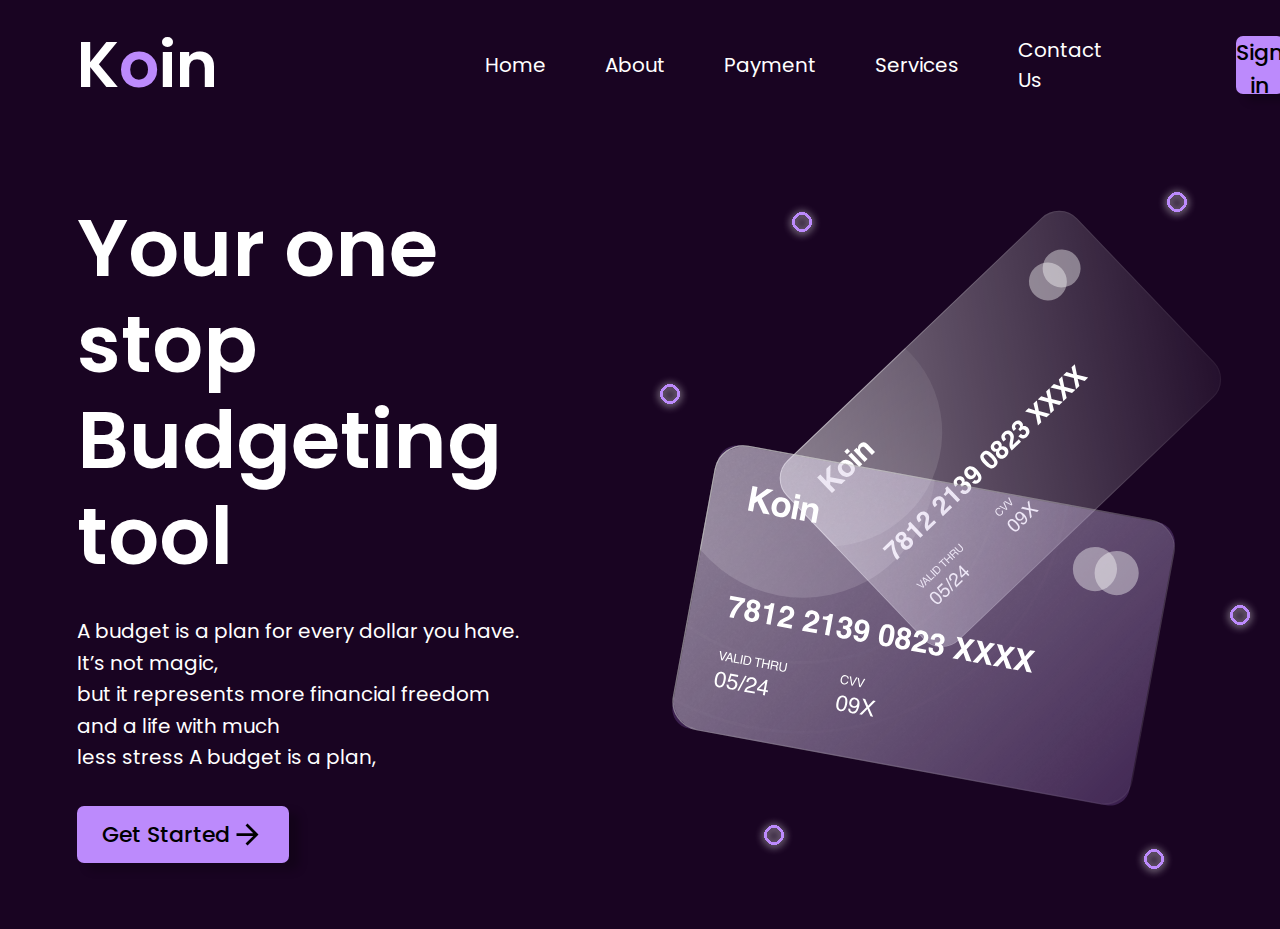
==== pages/home-page/index.html @ 0f60d440 "new page" ====
<!DOCTYPE html>
<html lang="en">
<head>
    <meta charset="UTF-8">
    <meta name="viewport" content="width=device-width, initial-scale=1.0">
    <title>Document</title>
    <link rel="stylesheet" href="../../assets/css/reset.css">
    <link rel="stylesheet" href="./index.css">
</head>
<body>
    <div class="container">
        <nav>
            <h1>K<span>o</span>in</h1>

            <ul>
                <li>
                    <a href="#">Home</a>
                </li>
                <li>
                    <a href="#">About</a>
                </li>
                <li>
                    <a href="#">Payment</a>
                </li>
                <li>
                    <a href="#">Services</a>
                </li>
                <li>
                    <a href="#">Contact Us</a>
                </li>
            </ul>

            <button>
                <a href="#">Sign in</a>
            </button>
        </nav>

        <div class="fleksboks">
            <div class="text-box">
                <h2>Your one stop <br> Budgeting tool </h2>
                <p>A budget is a plan for every dollar you have. It’s not magic, <br>
                    but it represents more financial freedom and a life with much <br>
                    less stress A budget is a plan, </p>
                    <button>
                        <a href="#">Get Started</a>
                        <svg xmlns="http://www.w3.org/2000/svg" width="33" height="33" viewBox="0 0 33 33" fill="none">
                            <path d="M16.5 27.5L14.5406 25.575L22.2406 17.875H5.5V15.125H22.2406L14.5406 7.425L16.5 5.5L27.5 16.5L16.5 27.5Z" fill="black"/>
                          </svg>
                    </button>
            </div>

            <img src="../../assets/image/Group 47.svg" alt="">
        </div>
    </div>
</body>
</html>
---- pages/home-page/index.css ----
@import url("https://fonts.googleapis.com/css2?family=Poppins:wght@300;400;500;600;700&display=swap");
.container {
  padding: 17px 21px 50px 77px;
  background: linear-gradient(144deg, #190422 21.1%, #190422 102.96%);
}
.container nav {
  display: flex;
  align-items: center;
}
.container nav h1 {
  font-size: 64px;
  font-style: normal;
  font-weight: 600;
  font-family: Poppins;
  margin-right: 267px;
  color: #fff;
  line-height: normal;
}
.container nav h1 span {
  font-size: 64px;
  font-style: normal;
  font-weight: 600;
  font-family: Poppins;
  color: #bc8afc;
  line-height: normal;
}
.container nav ul {
  margin-right: 75px;
  display: flex;
  align-items: center;
}
.container nav ul li {
  margin-right: 59px;
}
.container nav ul li a {
  color: #fff;
  font-family: Poppins;
  font-size: 20px;
  font-style: normal;
  font-weight: 400;
  line-height: normal;
}
.container nav button {
  width: 132px;
  height: 58px;
  border-radius: 7px;
  background: #bc8afc;
  box-shadow: 10px 7px 9px 0px rgba(0, 0, 0, 0.25);
}
.container nav button a {
  color: #000;
  font-family: Poppins;
  font-size: 22px;
  font-style: normal;
  font-weight: 500;
  line-height: normal;
}
.container .fleksboks {
  margin-top: 72px;
  display: flex;
  justify-content: center;
  align-items: center;
}
.container .fleksboks .text-box {
  margin-right: 119px;
}
.container .fleksboks .text-box h2 {
  margin-bottom: 32px;
  color: #fff;
  font-family: Poppins;
  font-size: 80px;
  font-style: normal;
  font-weight: 600;
  line-height: 120%;
}
.container .fleksboks .text-box p {
  margin-bottom: 32px;
  color: #fff;
  font-family: Poppins;
  font-size: 20px;
  font-style: normal;
  font-weight: 400;
  line-height: 158%;
}
.container .fleksboks .text-box button {
  width: 212px;
  padding: 12px 25px;
  display: flex;
  justify-content: space-between;
  align-items: center;
  border-radius: 7px;
  background: #bc8afc;
  box-shadow: 10px 7px 9px 0px rgba(0, 0, 0, 0.25);
}
.container .fleksboks .text-box button a {
  color: #000;
  font-family: Poppins;
  font-size: 22px;
  font-style: normal;
  font-weight: 500;
  line-height: normal;
}/*# sourceMappingURL=index.css.map */
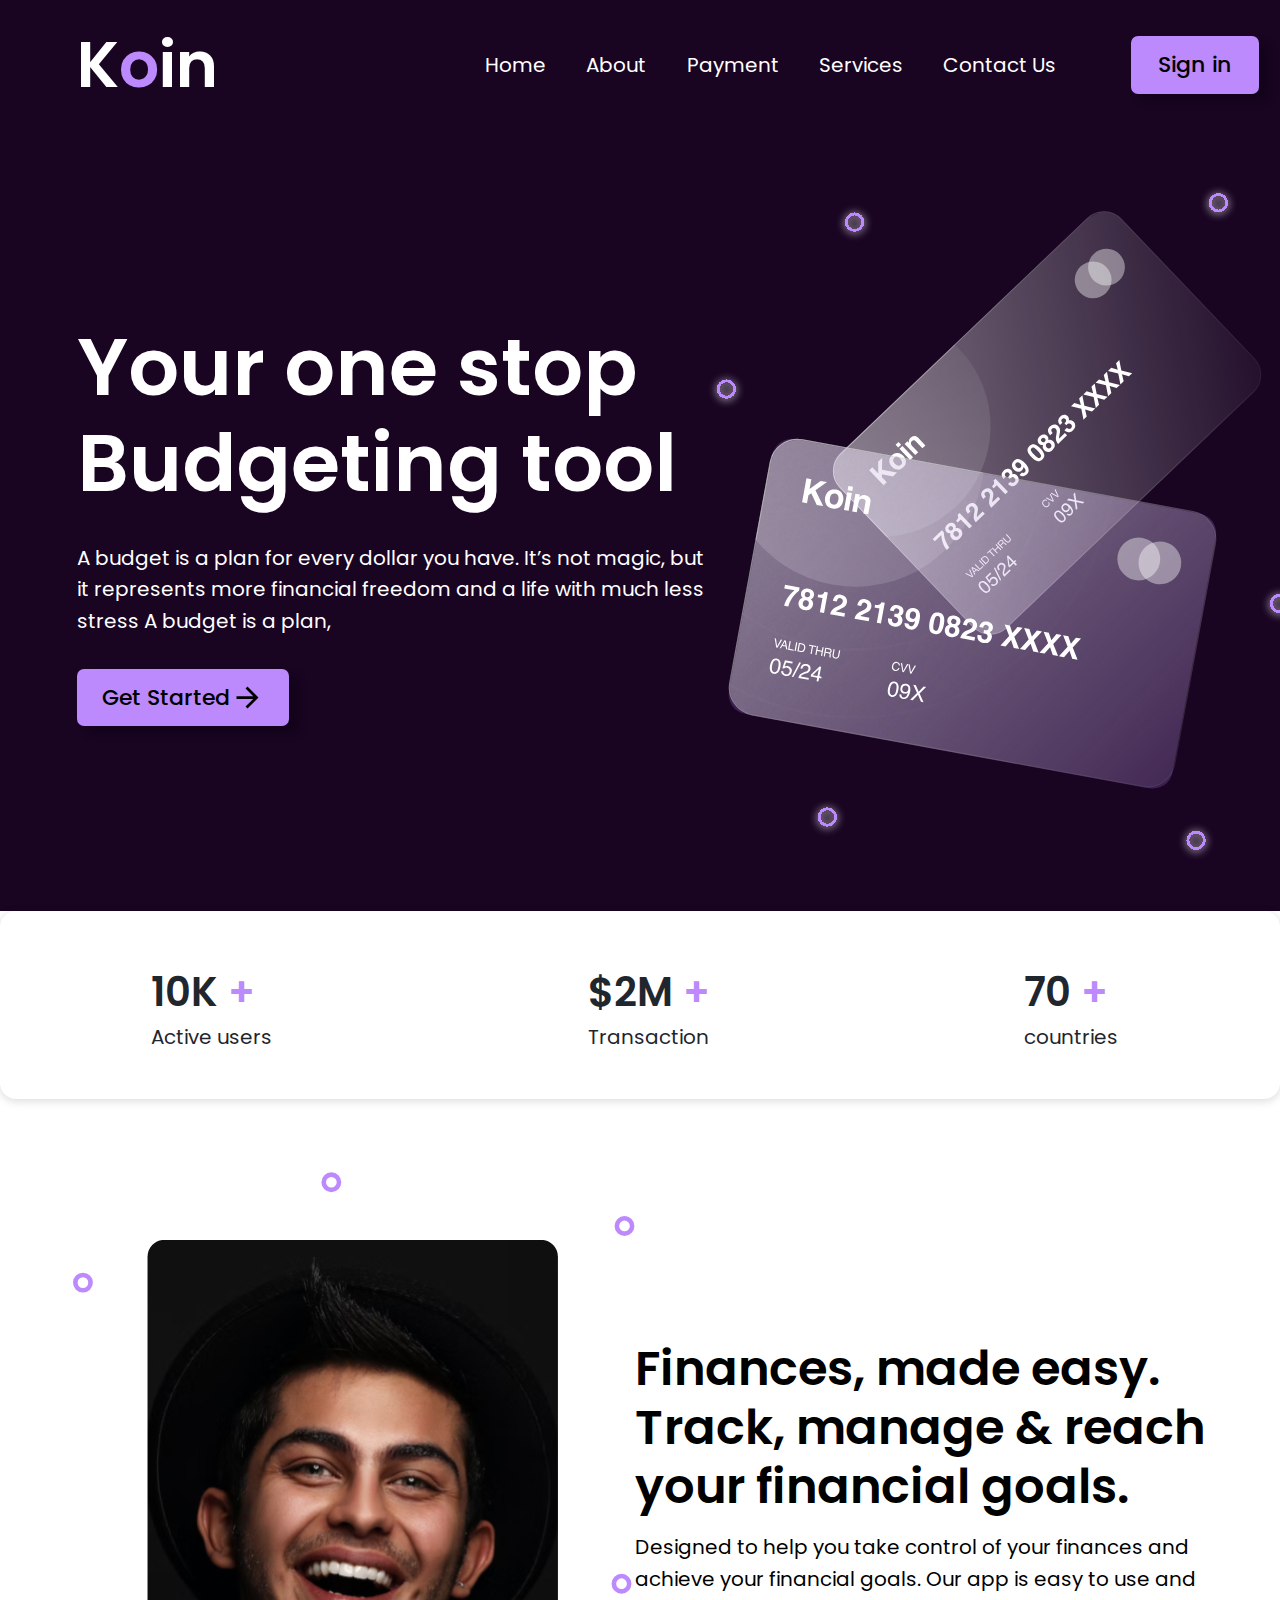
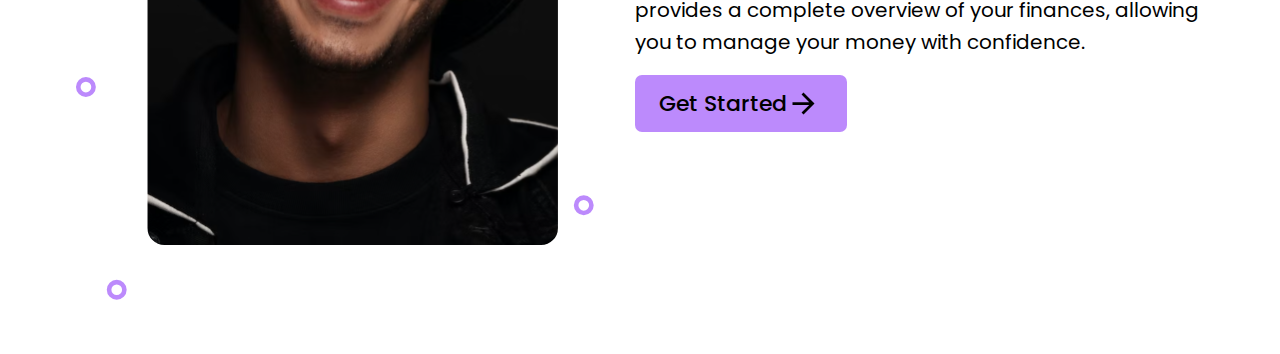
==== commit 7193e62b: "new page" ====
--- a/pages/home-page/index.html
+++ b/pages/home-page/index.html
@@ -1,56 +1,121 @@
 <!DOCTYPE html>
 <html lang="en">
-<head>
-    <meta charset="UTF-8">
-    <meta name="viewport" content="width=device-width, initial-scale=1.0">
+  <head>
+    <meta charset="UTF-8" />
+    <meta name="viewport" content="width=device-width, initial-scale=1.0" />
     <title>Document</title>
-    <link rel="stylesheet" href="../../assets/css/reset.css">
-    <link rel="stylesheet" href="./index.css">
-</head>
-<body>
+    <link rel="stylesheet" href="../../assets/css/reset.css" />
+    <link rel="stylesheet" href="./index.css" />
+  </head>
+  <body>
     <div class="container">
+      <div class="page-1">
         <nav>
-            <h1>K<span>o</span>in</h1>
+          <h1>K<span>o</span>in</h1>
 
-            <ul>
-                <li>
-                    <a href="#">Home</a>
-                </li>
-                <li>
-                    <a href="#">About</a>
-                </li>
-                <li>
-                    <a href="#">Payment</a>
-                </li>
-                <li>
-                    <a href="#">Services</a>
-                </li>
-                <li>
-                    <a href="#">Contact Us</a>
-                </li>
-            </ul>
+          <ul>
+            <li>
+              <a href="#">Home</a>
+            </li>
+            <li>
+              <a href="#">About</a>
+            </li>
+            <li>
+              <a href="#">Payment</a>
+            </li>
+            <li>
+              <a href="#">Services</a>
+            </li>
+            <li>
+              <a href="#">Contact Us</a>
+            </li>
+          </ul>
 
-            <button>
-                <a href="#">Sign in</a>
-            </button>
+          <button>
+            <a href="#">Sign in</a>
+          </button>
+
+          <svg
+            xmlns="http://www.w3.org/2000/svg"
+            width="40"
+            height="40"
+            viewBox="0 0 40 40"
+            fill="none"
+          >
+            <g clip-path="url(#clip0_1_589)">
+              <path
+                d="M5 30H35V26.6667H5V30ZM5 21.6667H35V18.3333H5V21.6667ZM5 10V13.3333H35V10H5Z"
+                fill="white"
+              />
+            </g>
+            <defs>
+              <clipPath id="clip0_1_589">
+                <rect width="40" height="40" fill="white" />
+              </clipPath>
+            </defs>
+          </svg>
         </nav>
 
         <div class="fleksboks">
-            <div class="text-box">
-                <h2>Your one stop <br> Budgeting tool </h2>
-                <p>A budget is a plan for every dollar you have. It’s not magic, <br>
-                    but it represents more financial freedom and a life with much <br>
-                    less stress A budget is a plan, </p>
-                    <button>
-                        <a href="#">Get Started</a>
-                        <svg xmlns="http://www.w3.org/2000/svg" width="33" height="33" viewBox="0 0 33 33" fill="none">
-                            <path d="M16.5 27.5L14.5406 25.575L22.2406 17.875H5.5V15.125H22.2406L14.5406 7.425L16.5 5.5L27.5 16.5L16.5 27.5Z" fill="black"/>
-                          </svg>
-                    </button>
-            </div>
+          <div class="text-box">
+            <h2>Your one stop Budgeting tool</h2>
+            <p>
+              A budget is a plan for every dollar you have. It’s not magic, but
+              it represents more financial freedom and a life with much less
+              stress A budget is a plan,
+            </p>
+            <button>
+              <a href="#">Get Started</a>
+              <svg
+                xmlns="http://www.w3.org/2000/svg"
+                width="33"
+                height="33"
+                viewBox="0 0 33 33"
+                fill="none"
+              >
+                <path
+                  d="M16.5 27.5L14.5406 25.575L22.2406 17.875H5.5V15.125H22.2406L14.5406 7.425L16.5 5.5L27.5 16.5L16.5 27.5Z"
+                  fill="black"
+                />
+              </svg>
+            </button>
+          </div>
 
-            <img src="../../assets/image/Group 47.svg" alt="">
+          <img src="../../assets/image/Group 47.svg" alt="" />
         </div>
+      </div>
+      <div class="card-box">
+        <ul>
+          <li>
+            <h3>10K <span>+</span></h3>
+            <p>Active users</p>
+          </li>
+          <li>
+            <h3>$2M <span>+</span></h3>
+            <p>Transaction</p>
+          </li>
+          <li>
+            <h3>70 <span>+</span></h3>
+            <p>countries</p>
+          </li>
+        </ul>
+      </div>
+
+      <div class="page-2">
+        <img src="../../assets/image/person.svg" alt="">
+
+        <div class="text-box-2">
+            <h4>Finances, made easy. 
+                Track, manage & reach your financial goals.</h4>
+                <p>Designed to help you take control of your finances and achieve your financial goals. Our app is easy to use and provides a complete overview of your finances, allowing you to manage your money with confidence.</p>
+                <button>
+                    <a href="#">Get Started</a>
+                    <svg xmlns="http://www.w3.org/2000/svg" width="33" height="33" viewBox="0 0 33 33" fill="none">
+                        <path d="M16.5 27.5L14.5406 25.575L22.2406 17.875H5.5V15.125H22.2406L14.5406 7.425L16.5 5.5L27.5 16.5L16.5 27.5Z" fill="black"/>
+                      </svg>
+                </button>
+        </div>
+      </div>
     </div>
-</body>
-</html>+  </body>
+</html>
--- a/pages/home-page/index.css
+++ b/pages/home-page/index.css
@@ -1,53 +1,78 @@
 @import url("https://fonts.googleapis.com/css2?family=Poppins:wght@300;400;500;600;700&display=swap");
-.container {
+.container .page-1 {
+  width: 100%;
   padding: 17px 21px 50px 77px;
   background: linear-gradient(144deg, #190422 21.1%, #190422 102.96%);
 }
-.container nav {
-  display: flex;
-  align-items: center;
-}
-.container nav h1 {
+@media screen and (max-width: 1024px) {
+  .container .page-1 {
+    padding: 19px 11px 29px 40px;
+  }
+}
+.container .page-1 nav {
+  display: flex;
+  align-items: center;
+}
+.container .page-1 nav h1 {
+  font-family: Poppins;
   font-size: 64px;
   font-style: normal;
   font-weight: 600;
-  font-family: Poppins;
   margin-right: 267px;
   color: #fff;
   line-height: normal;
 }
-.container nav h1 span {
+@media screen and (max-width: 1024px) {
+  .container .page-1 nav h1 {
+    font-size: 40.24px;
+  }
+}
+.container .page-1 nav h1 span {
+  font-family: Poppins;
   font-size: 64px;
   font-style: normal;
   font-weight: 600;
-  font-family: Poppins;
   color: #bc8afc;
   line-height: normal;
 }
-.container nav ul {
+@media screen and (max-width: 1024px) {
+  .container .page-1 nav h1 span {
+    font-size: 40.24px;
+  }
+}
+.container .page-1 nav ul {
+  width: 50%;
   margin-right: 75px;
   display: flex;
-  align-items: center;
-}
-.container nav ul li {
-  margin-right: 59px;
-}
-.container nav ul li a {
-  color: #fff;
-  font-family: Poppins;
-  font-size: 20px;
-  font-style: normal;
-  font-weight: 400;
-  line-height: normal;
-}
-.container nav button {
+  justify-content: space-between;
+  align-items: center;
+}
+@media screen and (max-width: 1024px) {
+  .container .page-1 nav ul {
+    display: none;
+  }
+}
+.container .page-1 nav ul li a {
+  color: #fff;
+  font-family: Poppins;
+  font-size: 20px;
+  font-style: normal;
+  font-weight: 400;
+  line-height: normal;
+}
+.container .page-1 nav button {
   width: 132px;
   height: 58px;
   border-radius: 7px;
   background: #bc8afc;
   box-shadow: 10px 7px 9px 0px rgba(0, 0, 0, 0.25);
 }
-.container nav button a {
+@media screen and (max-width: 1024px) {
+  .container .page-1 nav button {
+    display: none;
+  }
+}
+.container .page-1 nav button a {
   color: #000;
   font-family: Poppins;
   font-size: 22px;
@@ -55,16 +80,22 @@
   font-weight: 500;
   line-height: normal;
 }
-.container .fleksboks {
+.container .page-1 nav svg {
+  display: none;
+}
+@media screen and (max-width: 1024px) {
+  .container .page-1 nav svg {
+    display: block;
+  }
+}
+.container .page-1 .fleksboks {
   margin-top: 72px;
   display: flex;
-  justify-content: center;
-  align-items: center;
-}
-.container .fleksboks .text-box {
-  margin-right: 119px;
-}
-.container .fleksboks .text-box h2 {
+  justify-content: space-between;
+  align-items: center;
+}
+.container .page-1 .fleksboks .text-box h2 {
+  width: 631px;
   margin-bottom: 32px;
   color: #fff;
   font-family: Poppins;
@@ -73,7 +104,14 @@
   font-weight: 600;
   line-height: 120%;
 }
-.container .fleksboks .text-box p {
+@media screen and (max-width: 1024px) {
+  .container .page-1 .fleksboks .text-box h2 {
+    width: 370px;
+    font-size: 48px;
+  }
+}
+.container .page-1 .fleksboks .text-box p {
+  width: 628px;
   margin-bottom: 32px;
   color: #fff;
   font-family: Poppins;
@@ -82,7 +120,13 @@
   font-weight: 400;
   line-height: 158%;
 }
-.container .fleksboks .text-box button {
+@media screen and (max-width: 1024px) {
+  .container .page-1 .fleksboks .text-box p {
+    width: 370px;
+    font-size: 20px;
+  }
+}
+.container .page-1 .fleksboks .text-box button {
   width: 212px;
   padding: 12px 25px;
   display: flex;
@@ -92,11 +136,134 @@
   background: #bc8afc;
   box-shadow: 10px 7px 9px 0px rgba(0, 0, 0, 0.25);
 }
-.container .fleksboks .text-box button a {
+.container .page-1 .fleksboks .text-box button a {
   color: #000;
   font-family: Poppins;
   font-size: 22px;
   font-style: normal;
   font-weight: 500;
   line-height: normal;
+}
+.container .page-1 .fleksboks img {
+  width: 590px;
+  height: 677px;
+}
+@media screen and (max-width: 1024px) {
+  .container .page-1 .fleksboks img {
+    width: 396px;
+    height: 454.266px;
+  }
+}
+.container .card-box {
+  width: 1280px;
+  padding: 51px 162px 47px 151px;
+  border-radius: 16px;
+  background: #fff;
+  box-shadow: 0px 2px 10px 0px rgba(0, 0, 0, 0.15);
+}
+@media screen and (max-width: 1024px) {
+  .container .card-box {
+    width: 753px;
+    padding: 40px 101px 40px 77px;
+  }
+}
+.container .card-box ul {
+  display: flex;
+  justify-content: space-between;
+}
+.container .card-box ul li h3 {
+  color: #1f262e;
+  font-family: Poppins;
+  font-size: 40px;
+  font-style: normal;
+  font-weight: 600;
+  line-height: normal;
+}
+.container .card-box ul li h3 span {
+  color: #bc8afc;
+  font-family: Poppins;
+  font-size: 40px;
+  font-style: normal;
+  font-weight: 600;
+  line-height: normal;
+}
+.container .card-box ul li p {
+  color: #1f262e;
+  font-family: Poppins;
+  font-size: 20px;
+  font-style: normal;
+  font-weight: 400;
+  line-height: normal;
+}
+.container .page-2 {
+  display: flex;
+  justify-content: space-between;
+  align-items: center;
+  padding: 71px 97px 52px 73px;
+}
+@media screen and (max-width: 1024px) {
+  .container .page-2 {
+    padding: 40px;
+  }
+}
+.container .page-2 img {
+  width: 562px;
+  height: 732px;
+}
+@media screen and (max-width: 1024px) {
+  .container .page-2 img {
+    width: 366.632px;
+    height: 475px;
+  }
+}
+.container .page-2 .text-box-2 {
+  display: flex;
+  flex-direction: column;
+  gap: 16px;
+}
+.container .page-2 .text-box-2 h4 {
+  width: 611px;
+  color: #000;
+  font-family: Poppins;
+  font-size: 48px;
+  font-style: normal;
+  font-weight: 600;
+  line-height: 122.5%;
+}
+@media screen and (max-width: 1024px) {
+  .container .page-2 .text-box-2 h4 {
+    width: 367px;
+    font-size: 32px;
+  }
+}
+.container .page-2 .text-box-2 p {
+  width: 571px;
+  color: #000;
+  font-family: Poppins;
+  font-size: 20px;
+  font-style: normal;
+  font-weight: 400;
+  line-height: 158%;
+}
+@media screen and (max-width: 1024px) {
+  .container .page-2 .text-box-2 p {
+    width: 367px;
+    font-size: 20px;
+  }
+}
+.container .page-2 .text-box-2 button {
+  width: 212px;
+  padding: 12px 24px;
+  display: flex;
+  align-items: center;
+  border-radius: 7px;
+  background: #bc8afc;
+}
+.container .page-2 .text-box-2 button a {
+  color: #000;
+  font-family: Poppins;
+  font-size: 22px;
+  font-style: normal;
+  font-weight: 500;
+  line-height: normal;
 }/*# sourceMappingURL=index.css.map */